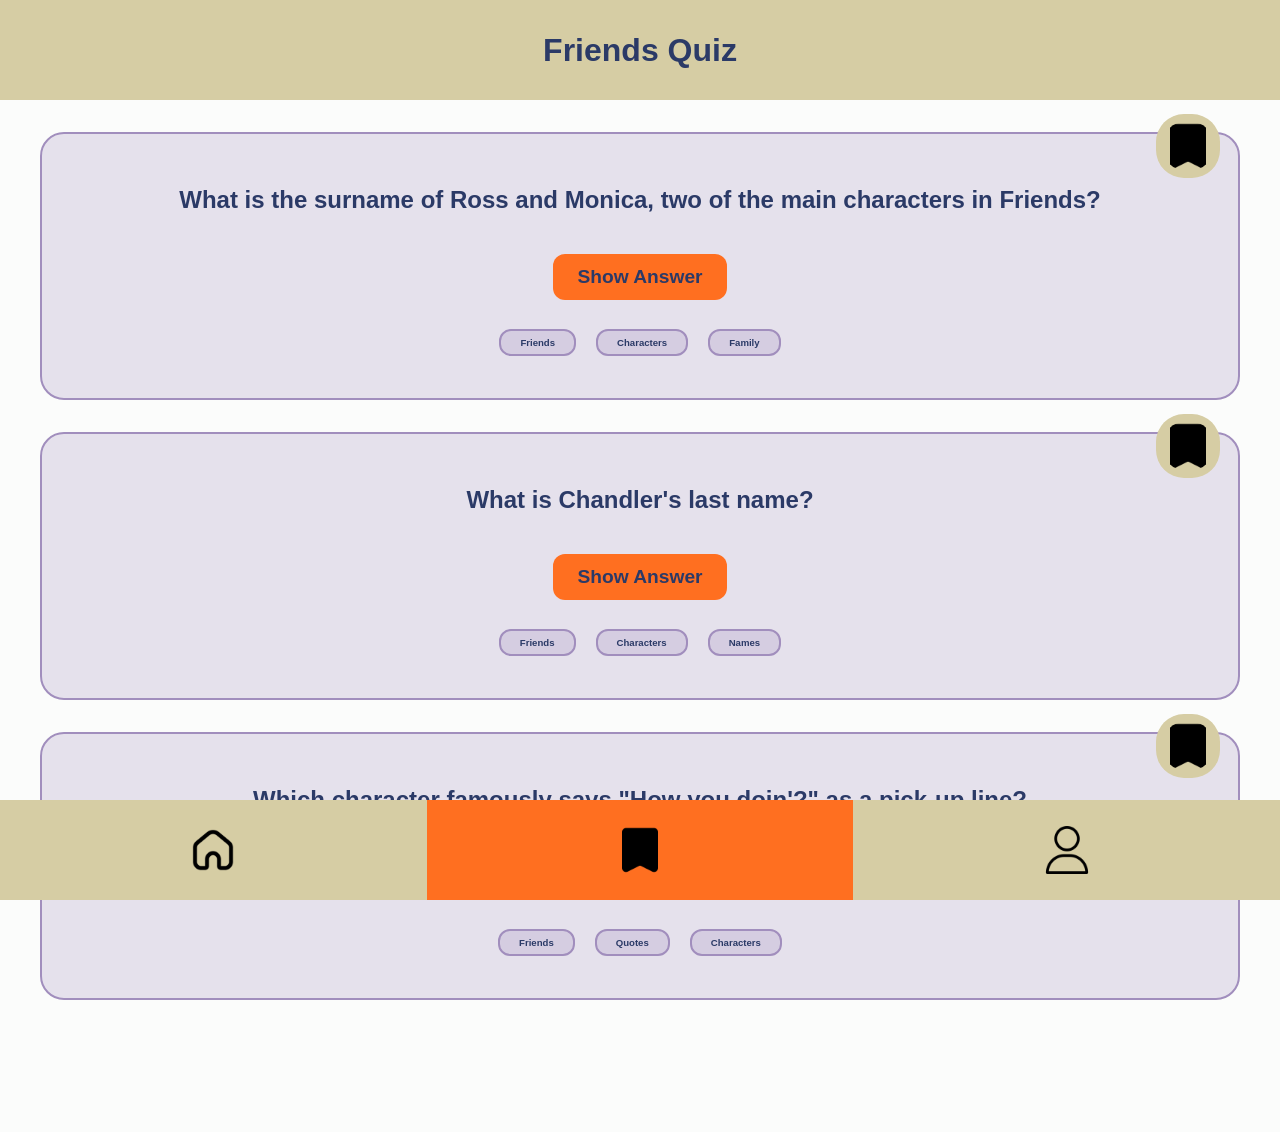
==== bookmarks.html @ ef335d9f "update feature" ====
<!doctype html>
<html lang="en">
  <head>
    <meta charset="UTF-8" />
    <meta
      name="viewport"
      content="width=device-width, initial-scale=1, shrink-to-fit=no"
    />
    <link rel="stylesheet" href="./styles.css" />
    <title>Friends Quiz</title>
    <style>
      .card {
        display: none;
      }
      .card:has(img[src$="bookmark-active.png"]) {
        display: block;
      }
    </style>
  </head>

  <body>
    <header class="title">
      <h1>Friends Quiz</h1>
    </header>

    <main class="main-content">
      <section class="card">
        <article class="quiz-card">
          <img
            class="quiz-card--bookmark"
            src="./assets/bookmark.png"
            alt="bookmark"
          />
          <h2>
            What is the name of the coffee shop where the Friends gang
            frequently hangs out?
          </h2>
          <details class="quiz-card--details">
            <p>Central Perk</p>
            <summary class="quiz-card--button"></summary>
          </details>
          <ul class="quiz-card--list">
            <li class="quiz-card––tags">Friends</li>
            <li class="quiz-card––tags">TV Series</li>
            <li class="quiz-card––tags">Locations</li>
          </ul>
        </article>
      </section>

      <section class="card">
        <article class="quiz-card">
          <img
            class="quiz-card--bookmark"
            src="./assets/bookmark-active.png"
            alt="bookmark"
          />
          <h2>
            What is the surname of Ross and Monica, two of the main characters
            in Friends?
          </h2>
          <details class="quiz-card--details">
            <p>Geller</p>
            <summary class="quiz-card--button"></summary>
          </details>
          <ul class="quiz-card--list">
            <li class="quiz-card––tags">Friends</li>
            <li class="quiz-card––tags">Characters</li>
            <li class="quiz-card––tags">Family</li>
          </ul>
        </article>
      </section>

      <section class="card">
        <article class="quiz-card">
          <img
            class="quiz-card--bookmark"
            src="./assets/bookmark.png"
            alt="bookmark"
          />
          <h2>
            Which character famously yelled "We were on a break!" during a
            relationship dispute?
          </h2>
          <details class="quiz-card--details">
            <p>Ross Geller</p>
            <summary class="quiz-card--button"></summary>
          </details>
          <ul class="quiz-card--list">
            <li class="quiz-card––tags">Friends</li>
            <li class="quiz-card––tags">Quotes</li>
            <li class="quiz-card––tags">Characters</li>
          </ul>
        </article>
      </section>

      <section class="card">
        <article class="quiz-card">
          <img
            class="quiz-card--bookmark"
            src="./assets/bookmark.png"
            alt="bookmark"
          />
          <h2>
            What is the name of Phoebe's quirky, often nonsensical song about a
            smelly cat?
          </h2>
          <details class="quiz-card--details">
            <p>"Smelly Cat"</p>
            <summary class="quiz-card--button"></summary>
          </details>
          <ul class="quiz-card--list">
            <li class="quiz-card––tags">Friends</li>
            <li class="quiz-card––tags">Songs</li>
            <li class="quiz-card––tags">Phoebe</li>
          </ul>
        </article>
      </section>

      <section class="card">
        <article class="quiz-card">
          <img
            class="quiz-card--bookmark"
            src="./assets/bookmark.png"
            alt="bookmark"
          />
          <h2>What does Joey never share?</h2>
          <details class="quiz-card--details">
            <p>Food</p>
            <summary class="quiz-card--button"></summary>
          </details>
          <ul class="quiz-card--list">
            <li class="quiz-card––tags">Friends</li>
            <li class="quiz-card––tags">Characters</li>
            <li class="quiz-card––tags">Humor</li>
          </ul>
        </article>
      </section>

      <section class="card">
        <article class="quiz-card">
          <img
            class="quiz-card--bookmark"
            src="./assets/bookmark-active.png"
            alt="bookmark"
          />
          <h2>What is Chandler's last name?</h2>
          <details class="quiz-card--details">
            <p>Bing</p>
            <summary class="quiz-card--button"></summary>
          </details>
          <ul class="quiz-card--list">
            <li class="quiz-card––tags">Friends</li>
            <li class="quiz-card––tags">Characters</li>
            <li class="quiz-card––tags">Names</li>
          </ul>
        </article>
      </section>

      <section class="card">
        <article class="quiz-card">
          <img
            class="quiz-card--bookmark"
            src="./assets/bookmark.png"
            alt="bookmark"
          />
          <h2>Which character is a paleontologist by profession?</h2>
          <details class="quiz-card--details">
            <p>Ross Geller</p>
            <summary class="quiz-card--button"></summary>
          </details>
          <ul class="quiz-card--list">
            <li class="quiz-card––tags">Friends</li>
            <li class="quiz-card––tags">Characters</li>
            <li class="quiz-card––tags">Professions</li>
          </ul>
        </article>
      </section>

      <section class="card">
        <article class="quiz-card">
          <img
            class="quiz-card--bookmark"
            src="./assets/bookmark.png"
            alt="bookmark"
          />
          <h2>What is the name of Rachel's daughter?</h2>
          <details class="quiz-card--details">
            <p>Emma</p>
            <summary class="quiz-card--button"></summary>
          </details>
          <ul class="quiz-card--list">
            <li class="quiz-card––tags">Friends</li>
            <li class="quiz-card––tags">Characters</li>
            <li class="quiz-card––tags">Family</li>
          </ul>
        </article>
      </section>

      <section class="card">
        <article class="quiz-card">
          <img
            class="quiz-card--bookmark"
            src="./assets/bookmark-active.png"
            alt="bookmark"
          />
          <h2>
            Which character famously says "How you doin'?" as a pick-up line?
          </h2>
          <details class="quiz-card--details">
            <p>Joey Tribbiani</p>
            <summary class="quiz-card--button"></summary>
          </details>
          <ul class="quiz-card--list">
            <li class="quiz-card––tags">Friends</li>
            <li class="quiz-card––tags">Quotes</li>
            <li class="quiz-card––tags">Characters</li>
          </ul>
        </article>
      </section>

      <section class="card">
        <article class="quiz-card">
          <img
            class="quiz-card--bookmark"
            src="./assets/bookmark.png"
            alt="bookmark"
          />
          <h2>What is the profession of Chandler's wife, Monica?</h2>
          <details class="quiz-card--details">
            <p>Chef</p>
            <summary class="quiz-card--button"></summary>
          </details>
          <ul class="quiz-card--list">
            <li class="quiz-card––tags">Friends</li>
            <li class="quiz-card––tags">Characters</li>
            <li class="quiz-card––tags">Professions</li>
          </ul>
        </article>
      </section>
    </main>

    <footer class="footer-navbar">
      <a href="./index.html" class="footer-navbar__btn-home">
        <img
          class="footer-navbar__btn--icon"
          src="./assets/home.png"
          alt="Home Page"
        />
      </a>
      <a href="./bookmarks.html" class="footer-navbar__btn-bookmark active">
        <img
          class="footer-navbar__btn--icon"
          src="./assets/bookmark-active.png"
          alt="Bookmark Page"
        />
      </a>
      <a href="./profile.html" class="footer-navbar__btn-profil">
        <img
          class="footer-navbar__btn--icon"
          src="./assets/user.png"
          alt="Profil Page"
        />
      </a>
    </footer>
  </body>
</html>
---- styles.css ----
@import "global.css";
@import "./components/button.css";
@import "./components/card.css";
@import "./components/header.css";
@import "./components/navigation.css";
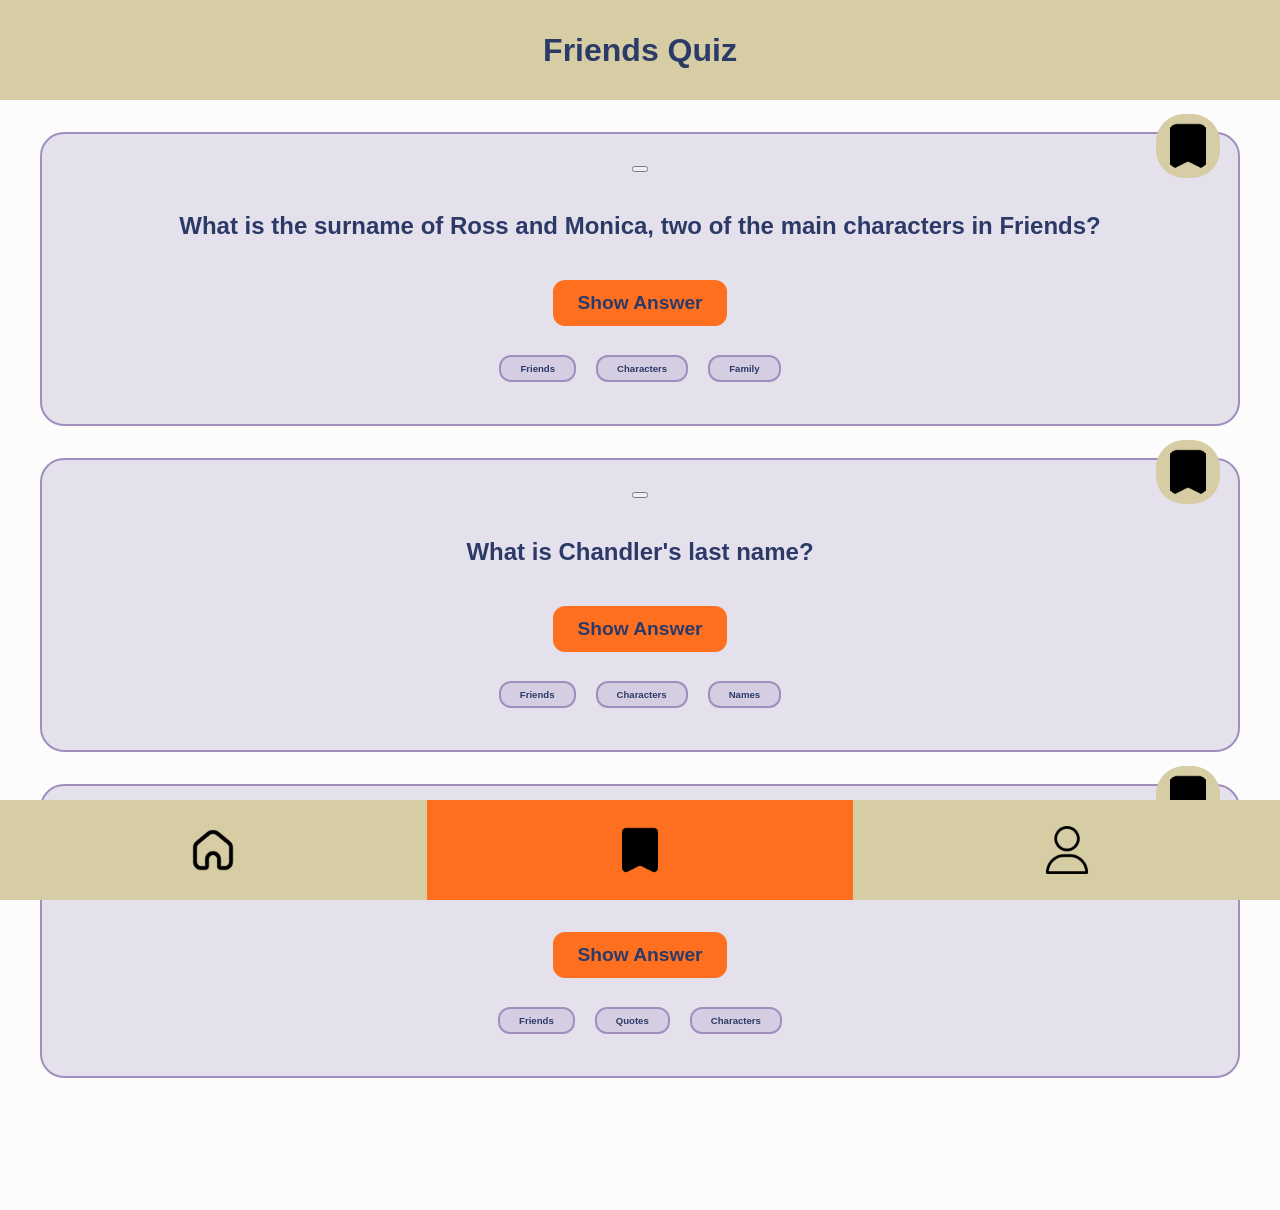
==== commit 00e76fa6: "update features" ====
--- a/bookmarks.html
+++ b/bookmarks.html
@@ -26,214 +26,294 @@
     <main class="main-content">
       <section class="card">
         <article class="quiz-card">
-          <img
-            class="quiz-card--bookmark"
-            src="./assets/bookmark.png"
-            alt="bookmark"
-          />
+          <button
+            class="quiz-card--bookmark-btn"
+            aria-label="Bookmark this question"
+          >
+            <img
+              class="quiz-card--bookmark"
+              src="./assets/bookmark.png"
+              alt=""
+            />
+          </button>
           <h2>
             What is the name of the coffee shop where the Friends gang
             frequently hangs out?
           </h2>
           <details class="quiz-card--details">
             <p>Central Perk</p>
-            <summary class="quiz-card--button"></summary>
-          </details>
-          <ul class="quiz-card--list">
-            <li class="quiz-card––tags">Friends</li>
-            <li class="quiz-card––tags">TV Series</li>
-            <li class="quiz-card––tags">Locations</li>
-          </ul>
-        </article>
-      </section>
-
-      <section class="card">
-        <article class="quiz-card">
-          <img
-            class="quiz-card--bookmark"
-            src="./assets/bookmark-active.png"
-            alt="bookmark"
-          />
+            <summary class="quiz-card--button">
+              <span class="show-label">Show Answer</span>
+              <span class="hide-label">Hide Answer</span>
+            </summary>
+          </details>
+          <ul class="quiz-card--list">
+            <li class="quiz-card–tags">Friends</li>
+            <li class="quiz-card–tags">TV Series</li>
+            <li class="quiz-card–tags">Locations</li>
+          </ul>
+        </article>
+      </section>
+
+      <section class="card">
+        <article class="quiz-card">
+          <button
+            class="quiz-card--bookmark-btn"
+            aria-label="Bookmark this question"
+          >
+            <img
+              class="quiz-card--bookmark"
+              src="./assets/bookmark-active.png"
+              alt=""
+            />
+          </button>
           <h2>
             What is the surname of Ross and Monica, two of the main characters
             in Friends?
           </h2>
           <details class="quiz-card--details">
             <p>Geller</p>
-            <summary class="quiz-card--button"></summary>
-          </details>
-          <ul class="quiz-card--list">
-            <li class="quiz-card––tags">Friends</li>
-            <li class="quiz-card––tags">Characters</li>
-            <li class="quiz-card––tags">Family</li>
-          </ul>
-        </article>
-      </section>
-
-      <section class="card">
-        <article class="quiz-card">
-          <img
-            class="quiz-card--bookmark"
-            src="./assets/bookmark.png"
-            alt="bookmark"
-          />
+            <summary class="quiz-card--button">
+              <span class="show-label">Show Answer</span>
+              <span class="hide-label">Hide Answer</span>
+            </summary>
+          </details>
+          <ul class="quiz-card--list">
+            <li class="quiz-card–tags">Friends</li>
+            <li class="quiz-card–tags">Characters</li>
+            <li class="quiz-card–tags">Family</li>
+          </ul>
+        </article>
+      </section>
+
+      <section class="card">
+        <article class="quiz-card">
+          <button
+            class="quiz-card--bookmark-btn"
+            aria-label="Bookmark this question"
+          >
+            <img
+              class="quiz-card--bookmark"
+              src="./assets/bookmark.png"
+              alt=""
+            />
+          </button>
           <h2>
             Which character famously yelled "We were on a break!" during a
             relationship dispute?
           </h2>
           <details class="quiz-card--details">
             <p>Ross Geller</p>
-            <summary class="quiz-card--button"></summary>
-          </details>
-          <ul class="quiz-card--list">
-            <li class="quiz-card––tags">Friends</li>
-            <li class="quiz-card––tags">Quotes</li>
-            <li class="quiz-card––tags">Characters</li>
-          </ul>
-        </article>
-      </section>
-
-      <section class="card">
-        <article class="quiz-card">
-          <img
-            class="quiz-card--bookmark"
-            src="./assets/bookmark.png"
-            alt="bookmark"
-          />
+            <summary class="quiz-card--button">
+              <span class="show-label">Show Answer</span>
+              <span class="hide-label">Hide Answer</span>
+            </summary>
+          </details>
+          <ul class="quiz-card--list">
+            <li class="quiz-card–tags">Friends</li>
+            <li class="quiz-card–tags">Quotes</li>
+            <li class="quiz-card–tags">Characters</li>
+          </ul>
+        </article>
+      </section>
+
+      <section class="card">
+        <article class="quiz-card">
+          <button
+            class="quiz-card--bookmark-btn"
+            aria-label="Bookmark this question"
+          >
+            <img
+              class="quiz-card--bookmark"
+              src="./assets/bookmark.png"
+              alt=""
+            />
+          </button>
           <h2>
             What is the name of Phoebe's quirky, often nonsensical song about a
             smelly cat?
           </h2>
           <details class="quiz-card--details">
             <p>"Smelly Cat"</p>
-            <summary class="quiz-card--button"></summary>
-          </details>
-          <ul class="quiz-card--list">
-            <li class="quiz-card––tags">Friends</li>
-            <li class="quiz-card––tags">Songs</li>
-            <li class="quiz-card––tags">Phoebe</li>
-          </ul>
-        </article>
-      </section>
-
-      <section class="card">
-        <article class="quiz-card">
-          <img
-            class="quiz-card--bookmark"
-            src="./assets/bookmark.png"
-            alt="bookmark"
-          />
+            <summary class="quiz-card--button">
+              <span class="show-label">Show Answer</span>
+              <span class="hide-label">Hide Answer</span>
+            </summary>
+          </details>
+          <ul class="quiz-card--list">
+            <li class="quiz-card–tags">Friends</li>
+            <li class="quiz-card–tags">Songs</li>
+            <li class="quiz-card–tags">Phoebe</li>
+          </ul>
+        </article>
+      </section>
+
+      <section class="card">
+        <article class="quiz-card">
+          <button
+            class="quiz-card--bookmark-btn"
+            aria-label="Bookmark this question"
+          >
+            <img
+              class="quiz-card--bookmark"
+              src="./assets/bookmark.png"
+              alt=""
+            />
+          </button>
           <h2>What does Joey never share?</h2>
           <details class="quiz-card--details">
             <p>Food</p>
-            <summary class="quiz-card--button"></summary>
-          </details>
-          <ul class="quiz-card--list">
-            <li class="quiz-card––tags">Friends</li>
-            <li class="quiz-card––tags">Characters</li>
-            <li class="quiz-card––tags">Humor</li>
-          </ul>
-        </article>
-      </section>
-
-      <section class="card">
-        <article class="quiz-card">
-          <img
-            class="quiz-card--bookmark"
-            src="./assets/bookmark-active.png"
-            alt="bookmark"
-          />
+            <summary class="quiz-card--button">
+              <span class="show-label">Show Answer</span>
+              <span class="hide-label">Hide Answer</span>
+            </summary>
+          </details>
+          <ul class="quiz-card--list">
+            <li class="quiz-card–tags">Friends</li>
+            <li class="quiz-card–tags">Characters</li>
+            <li class="quiz-card–tags">Humor</li>
+          </ul>
+        </article>
+      </section>
+
+      <section class="card">
+        <article class="quiz-card">
+          <button
+            class="quiz-card--bookmark-btn"
+            aria-label="Bookmark this question"
+          >
+            <img
+              class="quiz-card--bookmark"
+              src="./assets/bookmark-active.png"
+              alt=""
+            />
+          </button>
           <h2>What is Chandler's last name?</h2>
           <details class="quiz-card--details">
             <p>Bing</p>
-            <summary class="quiz-card--button"></summary>
-          </details>
-          <ul class="quiz-card--list">
-            <li class="quiz-card––tags">Friends</li>
-            <li class="quiz-card––tags">Characters</li>
-            <li class="quiz-card––tags">Names</li>
-          </ul>
-        </article>
-      </section>
-
-      <section class="card">
-        <article class="quiz-card">
-          <img
-            class="quiz-card--bookmark"
-            src="./assets/bookmark.png"
-            alt="bookmark"
-          />
+            <summary class="quiz-card--button">
+              <span class="show-label">Show Answer</span>
+              <span class="hide-label">Hide Answer</span>
+            </summary>
+          </details>
+          <ul class="quiz-card--list">
+            <li class="quiz-card–tags">Friends</li>
+            <li class="quiz-card–tags">Characters</li>
+            <li class="quiz-card–tags">Names</li>
+          </ul>
+        </article>
+      </section>
+
+      <section class="card">
+        <article class="quiz-card">
+          <button
+            class="quiz-card--bookmark-btn"
+            aria-label="Bookmark this question"
+          >
+            <img
+              class="quiz-card--bookmark"
+              src="./assets/bookmark.png"
+              alt=""
+            />
+          </button>
           <h2>Which character is a paleontologist by profession?</h2>
           <details class="quiz-card--details">
             <p>Ross Geller</p>
-            <summary class="quiz-card--button"></summary>
-          </details>
-          <ul class="quiz-card--list">
-            <li class="quiz-card––tags">Friends</li>
-            <li class="quiz-card––tags">Characters</li>
-            <li class="quiz-card––tags">Professions</li>
-          </ul>
-        </article>
-      </section>
-
-      <section class="card">
-        <article class="quiz-card">
-          <img
-            class="quiz-card--bookmark"
-            src="./assets/bookmark.png"
-            alt="bookmark"
-          />
+            <summary class="quiz-card--button">
+              <span class="show-label">Show Answer</span>
+              <span class="hide-label">Hide Answer</span>
+            </summary>
+          </details>
+          <ul class="quiz-card--list">
+            <li class="quiz-card–tags">Friends</li>
+            <li class="quiz-card–tags">Characters</li>
+            <li class="quiz-card–tags">Professions</li>
+          </ul>
+        </article>
+      </section>
+
+      <section class="card">
+        <article class="quiz-card">
+          <button
+            class="quiz-card--bookmark-btn"
+            aria-label="Bookmark this question"
+          >
+            <img
+              class="quiz-card--bookmark"
+              src="./assets/bookmark.png"
+              alt=""
+            />
+          </button>
           <h2>What is the name of Rachel's daughter?</h2>
           <details class="quiz-card--details">
             <p>Emma</p>
-            <summary class="quiz-card--button"></summary>
-          </details>
-          <ul class="quiz-card--list">
-            <li class="quiz-card––tags">Friends</li>
-            <li class="quiz-card––tags">Characters</li>
-            <li class="quiz-card––tags">Family</li>
-          </ul>
-        </article>
-      </section>
-
-      <section class="card">
-        <article class="quiz-card">
-          <img
-            class="quiz-card--bookmark"
-            src="./assets/bookmark-active.png"
-            alt="bookmark"
-          />
+            <summary class="quiz-card--button">
+              <span class="show-label">Show Answer</span>
+              <span class="hide-label">Hide Answer</span>
+            </summary>
+          </details>
+          <ul class="quiz-card--list">
+            <li class="quiz-card–tags">Friends</li>
+            <li class="quiz-card–tags">Characters</li>
+            <li class="quiz-card–tags">Family</li>
+          </ul>
+        </article>
+      </section>
+
+      <section class="card">
+        <article class="quiz-card">
+          <button
+            class="quiz-card--bookmark-btn"
+            aria-label="Bookmark this question"
+          >
+            <img
+              class="quiz-card--bookmark"
+              src="./assets/bookmark-active.png"
+              alt=""
+            />
+          </button>
           <h2>
             Which character famously says "How you doin'?" as a pick-up line?
           </h2>
           <details class="quiz-card--details">
             <p>Joey Tribbiani</p>
-            <summary class="quiz-card--button"></summary>
-          </details>
-          <ul class="quiz-card--list">
-            <li class="quiz-card––tags">Friends</li>
-            <li class="quiz-card––tags">Quotes</li>
-            <li class="quiz-card––tags">Characters</li>
-          </ul>
-        </article>
-      </section>
-
-      <section class="card">
-        <article class="quiz-card">
-          <img
-            class="quiz-card--bookmark"
-            src="./assets/bookmark.png"
-            alt="bookmark"
-          />
+            <summary class="quiz-card--button">
+              <span class="show-label">Show Answer</span>
+              <span class="hide-label">Hide Answer</span>
+            </summary>
+          </details>
+          <ul class="quiz-card--list">
+            <li class="quiz-card–tags">Friends</li>
+            <li class="quiz-card–tags">Quotes</li>
+            <li class="quiz-card–tags">Characters</li>
+          </ul>
+        </article>
+      </section>
+
+      <section class="card">
+        <article class="quiz-card">
+          <button
+            class="quiz-card--bookmark-btn"
+            aria-label="Bookmark this question"
+          >
+            <img
+              class="quiz-card--bookmark"
+              src="./assets/bookmark.png"
+              alt=""
+            />
+          </button>
           <h2>What is the profession of Chandler's wife, Monica?</h2>
           <details class="quiz-card--details">
             <p>Chef</p>
-            <summary class="quiz-card--button"></summary>
-          </details>
-          <ul class="quiz-card--list">
-            <li class="quiz-card––tags">Friends</li>
-            <li class="quiz-card––tags">Characters</li>
-            <li class="quiz-card––tags">Professions</li>
+            <summary class="quiz-card--button">
+              <span class="show-label">Show Answer</span>
+              <span class="hide-label">Hide Answer</span>
+            </summary>
+          </details>
+          <ul class="quiz-card--list">
+            <li class="quiz-card–tags">Friends</li>
+            <li class="quiz-card–tags">Characters</li>
+            <li class="quiz-card–tags">Professions</li>
           </ul>
         </article>
       </section>
@@ -247,7 +327,11 @@
           alt="Home Page"
         />
       </a>
-      <a href="./bookmarks.html" class="footer-navbar__btn-bookmark active">
+      <a
+        href="./bookmarks.html"
+        class="footer-navbar__btn-bookmark active"
+        aria-current="page"
+      >
         <img
           class="footer-navbar__btn--icon"
           src="./assets/bookmark-active.png"
--- a/styles.css
+++ b/styles.css
@@ -3,3 +3,4 @@
 @import "./components/card.css";
 @import "./components/header.css";
 @import "./components/navigation.css";
+@import "./components/profile.css";
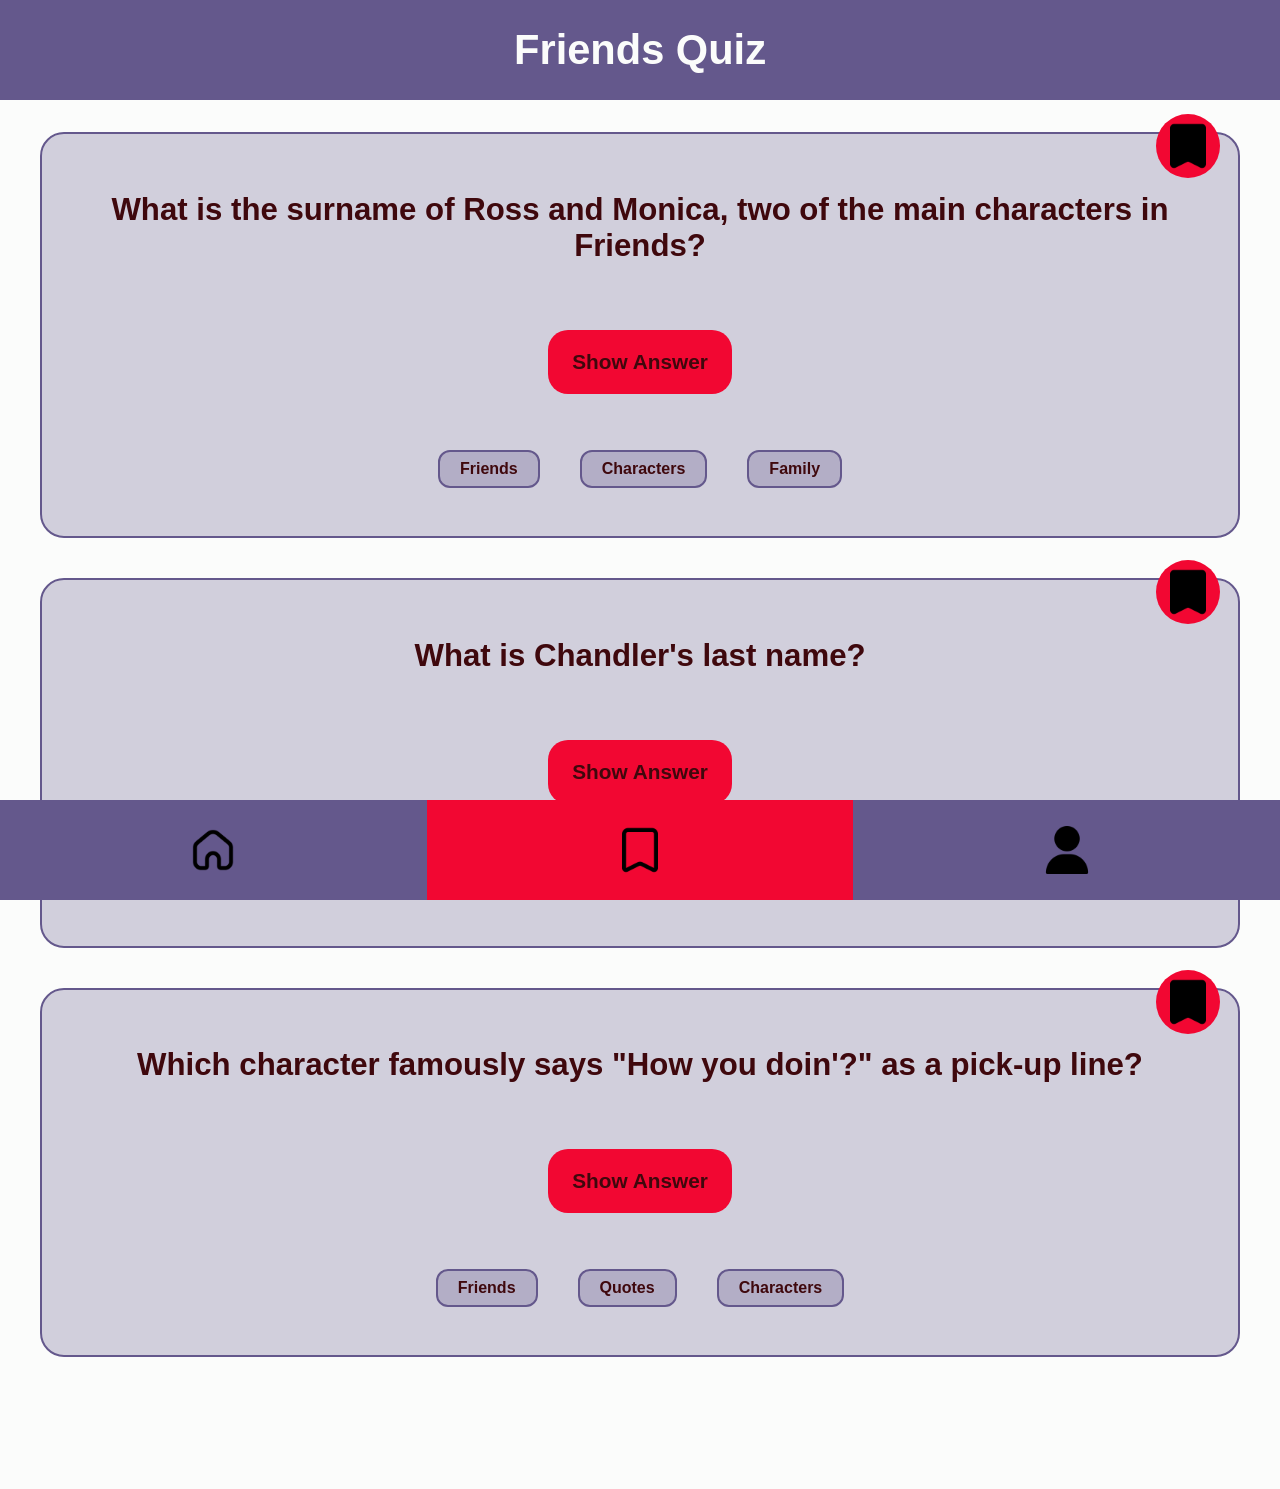
==== commit f88ecacd: "polish feature and a11y" ====
--- a/bookmarks.html
+++ b/bookmarks.html
@@ -319,32 +319,34 @@
       </section>
     </main>
 
-    <footer class="footer-navbar">
-      <a href="./index.html" class="footer-navbar__btn-home">
-        <img
-          class="footer-navbar__btn--icon"
-          src="./assets/home.png"
-          alt="Home Page"
-        />
-      </a>
-      <a
-        href="./bookmarks.html"
-        class="footer-navbar__btn-bookmark active"
-        aria-current="page"
-      >
-        <img
-          class="footer-navbar__btn--icon"
-          src="./assets/bookmark-active.png"
-          alt="Bookmark Page"
-        />
-      </a>
-      <a href="./profile.html" class="footer-navbar__btn-profil">
-        <img
-          class="footer-navbar__btn--icon"
-          src="./assets/user.png"
-          alt="Profil Page"
-        />
-      </a>
+    <footer>
+      <nav class="footer-navbar" aria-label="main-navigation">
+        <a href="./index.html" class="footer-navbar__btn-home">
+          <img
+            class="footer-navbar__btn--icon"
+            src="./assets/home.png"
+            alt="Home Page"
+          />
+        </a>
+        <a href="./bookmarks.html" class="footer-navbar__btn-bookmark active">
+          <img
+            class="footer-navbar__btn--icon"
+            src="./assets/bookmark.png"
+            alt="Bookmark Page"
+          />
+        </a>
+        <a
+          href="./profile.html"
+          class="footer-navbar__btn-profil"
+          aria-current="page"
+        >
+          <img
+            class="footer-navbar__btn--icon"
+            src="./assets/user-active.png"
+            alt="Profil Page"
+          />
+        </a>
+      </nav>
     </footer>
   </body>
 </html>
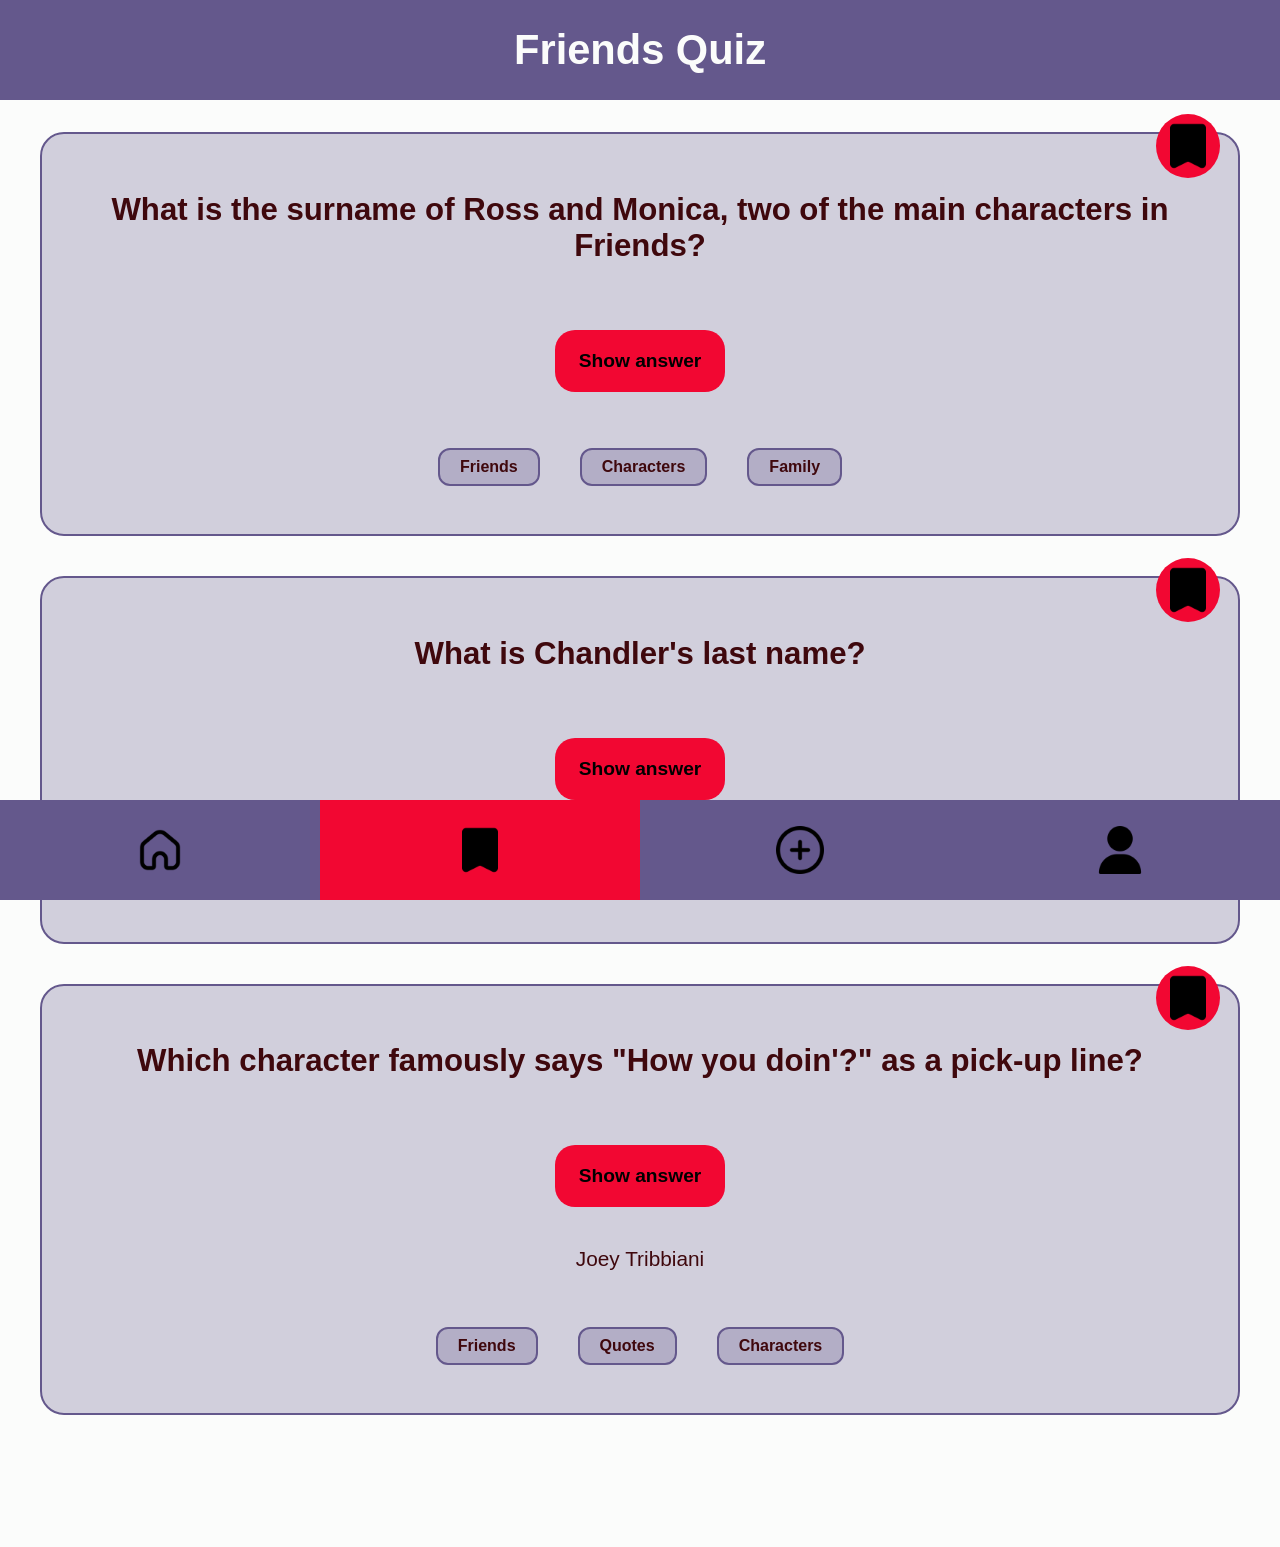
==== commit 10188ee8: "add form-page" ====
--- a/bookmarks.html
+++ b/bookmarks.html
@@ -25,162 +25,177 @@
 
     <main class="main-content">
       <section class="card">
-        <article class="quiz-card">
-          <button
-            class="quiz-card--bookmark-btn"
-            aria-label="Bookmark this question"
-          >
-            <img
-              class="quiz-card--bookmark"
-              src="./assets/bookmark.png"
-              alt=""
-            />
-          </button>
+        <!--
+                1 CARD
+              -->
+
+        <article class="quiz-card">
           <h2>
             What is the name of the coffee shop where the Friends gang
             frequently hangs out?
           </h2>
-          <details class="quiz-card--details">
-            <p>Central Perk</p>
-            <summary class="quiz-card--button">
-              <span class="show-label">Show Answer</span>
-              <span class="hide-label">Hide Answer</span>
-            </summary>
-          </details>
+          <button class="quiz-card--button" type="button">Show answer</button>
+          <p class="quiz-card__answer quiz-card__answer--active">
+            Central Perk
+          </p>
           <ul class="quiz-card--list">
             <li class="quiz-card–tags">Friends</li>
             <li class="quiz-card–tags">TV Series</li>
             <li class="quiz-card–tags">Locations</li>
           </ul>
-        </article>
-      </section>
-
-      <section class="card">
-        <article class="quiz-card">
-          <button
-            class="quiz-card--bookmark-btn"
-            aria-label="Bookmark this question"
-          >
-            <img
-              class="quiz-card--bookmark"
-              src="./assets/bookmark-active.png"
-              alt=""
-            />
-          </button>
+          <button
+            class="quiz-card--bookmark-btn"
+            aria-label="Bookmark this question"
+            type="button"
+          >
+            <img
+              class="quiz-card--bookmark"
+              src="./assets/bookmark.png"
+              alt=""
+            />
+          </button>
+        </article>
+      </section>
+
+      <!--
+                2 CARD
+              -->
+
+      <section class="card">
+        <article class="quiz-card">
           <h2>
             What is the surname of Ross and Monica, two of the main characters
             in Friends?
           </h2>
-          <details class="quiz-card--details">
-            <p>Geller</p>
-            <summary class="quiz-card--button">
-              <span class="show-label">Show Answer</span>
-              <span class="hide-label">Hide Answer</span>
-            </summary>
-          </details>
+          <button class="quiz-card--button" type="button">Show answer</button>
+          <p class="quiz-card__answer">Geller</p>
           <ul class="quiz-card--list">
             <li class="quiz-card–tags">Friends</li>
             <li class="quiz-card–tags">Characters</li>
             <li class="quiz-card–tags">Family</li>
           </ul>
-        </article>
-      </section>
-
-      <section class="card">
-        <article class="quiz-card">
-          <button
-            class="quiz-card--bookmark-btn"
-            aria-label="Bookmark this question"
-          >
-            <img
-              class="quiz-card--bookmark"
-              src="./assets/bookmark.png"
-              alt=""
-            />
-          </button>
+          <button
+            class="quiz-card--bookmark-btn"
+            aria-label="Bookmark this question"
+            type="button"
+          >
+            <img
+              class="quiz-card--bookmark"
+              src="./assets/bookmark-active.png"
+              alt=""
+            />
+          </button>
+        </article>
+      </section>
+
+      <!--
+                3 CARD
+              -->
+
+      <section class="card">
+        <article class="quiz-card">
           <h2>
             Which character famously yelled "We were on a break!" during a
             relationship dispute?
           </h2>
-          <details class="quiz-card--details">
-            <p>Ross Geller</p>
-            <summary class="quiz-card--button">
-              <span class="show-label">Show Answer</span>
-              <span class="hide-label">Hide Answer</span>
-            </summary>
-          </details>
+          <button class="quiz-card--button" type="button">Show answer</button>
+          <p class="quiz-card__answer quiz-card__answer--active">Ross Geller</p>
           <ul class="quiz-card--list">
             <li class="quiz-card–tags">Friends</li>
             <li class="quiz-card–tags">Quotes</li>
             <li class="quiz-card–tags">Characters</li>
           </ul>
-        </article>
-      </section>
-
-      <section class="card">
-        <article class="quiz-card">
-          <button
-            class="quiz-card--bookmark-btn"
-            aria-label="Bookmark this question"
-          >
-            <img
-              class="quiz-card--bookmark"
-              src="./assets/bookmark.png"
-              alt=""
-            />
-          </button>
+          <button
+            class="quiz-card--bookmark-btn"
+            aria-label="Bookmark this question"
+            type="button"
+          >
+            <img
+              class="quiz-card--bookmark"
+              src="./assets/bookmark.png"
+              alt=""
+            />
+          </button>
+        </article>
+      </section>
+
+      <!--
+                4 CARD
+              -->
+
+      <section class="card">
+        <article class="quiz-card">
           <h2>
             What is the name of Phoebe's quirky, often nonsensical song about a
             smelly cat?
           </h2>
-          <details class="quiz-card--details">
-            <p>"Smelly Cat"</p>
-            <summary class="quiz-card--button">
-              <span class="show-label">Show Answer</span>
-              <span class="hide-label">Hide Answer</span>
-            </summary>
-          </details>
+          <button class="quiz-card--button" type="button">Show answer</button>
+          <p class="quiz-card__answer">"Smelly Cat"</p>
           <ul class="quiz-card--list">
             <li class="quiz-card–tags">Friends</li>
             <li class="quiz-card–tags">Songs</li>
             <li class="quiz-card–tags">Phoebe</li>
           </ul>
-        </article>
-      </section>
-
-      <section class="card">
-        <article class="quiz-card">
-          <button
-            class="quiz-card--bookmark-btn"
-            aria-label="Bookmark this question"
-          >
-            <img
-              class="quiz-card--bookmark"
-              src="./assets/bookmark.png"
-              alt=""
-            />
-          </button>
+          <button
+            class="quiz-card--bookmark-btn"
+            aria-label="Bookmark this question"
+            type="button"
+          >
+            <img
+              class="quiz-card--bookmark"
+              src="./assets/bookmark.png"
+              alt=""
+            />
+          </button>
+        </article>
+      </section>
+
+      <!--
+                5 CARD
+              -->
+
+      <section class="card">
+        <article class="quiz-card">
           <h2>What does Joey never share?</h2>
-          <details class="quiz-card--details">
-            <p>Food</p>
-            <summary class="quiz-card--button">
-              <span class="show-label">Show Answer</span>
-              <span class="hide-label">Hide Answer</span>
-            </summary>
-          </details>
+          <button class="quiz-card--button" type="button">Show answer</button>
+          <p class="quiz-card__answer quiz-card__answer--active">Food</p>
           <ul class="quiz-card--list">
             <li class="quiz-card–tags">Friends</li>
             <li class="quiz-card–tags">Characters</li>
             <li class="quiz-card–tags">Humor</li>
           </ul>
-        </article>
-      </section>
-
-      <section class="card">
-        <article class="quiz-card">
-          <button
-            class="quiz-card--bookmark-btn"
-            aria-label="Bookmark this question"
+          <button
+            class="quiz-card--bookmark-btn"
+            aria-label="Bookmark this question"
+            type="button"
+          >
+            <img
+              class="quiz-card--bookmark"
+              src="./assets/bookmark.png"
+              alt=""
+            />
+          </button>
+        </article>
+      </section>
+
+      <!--
+                6 CARD
+              -->
+
+      <section class="card">
+        <article class="quiz-card">
+          <h2>What is Chandler's last name?</h2>
+          <button class="quiz-card--button" type="button">Show answer</button>
+          <p class="quiz-card__answer">Bing</p>
+          <ul class="quiz-card--list">
+            <li class="quiz-card–tags">Friends</li>
+            <li class="quiz-card–tags">Characters</li>
+            <li class="quiz-card–tags">Names</li>
+          </ul>
+          <button
+            class="quiz-card--bookmark-btn"
+            aria-label="Bookmark this question"
+            type="button"
           >
             <img
               class="quiz-card--bookmark"
@@ -188,83 +203,87 @@
               alt=""
             />
           </button>
-          <h2>What is Chandler's last name?</h2>
-          <details class="quiz-card--details">
-            <p>Bing</p>
-            <summary class="quiz-card--button">
-              <span class="show-label">Show Answer</span>
-              <span class="hide-label">Hide Answer</span>
-            </summary>
-          </details>
-          <ul class="quiz-card--list">
-            <li class="quiz-card–tags">Friends</li>
-            <li class="quiz-card–tags">Characters</li>
-            <li class="quiz-card–tags">Names</li>
-          </ul>
-        </article>
-      </section>
-
-      <section class="card">
-        <article class="quiz-card">
-          <button
-            class="quiz-card--bookmark-btn"
-            aria-label="Bookmark this question"
-          >
-            <img
-              class="quiz-card--bookmark"
-              src="./assets/bookmark.png"
-              alt=""
-            />
-          </button>
+        </article>
+      </section>
+
+      <!--
+                7 CARD
+              -->
+
+      <section class="card">
+        <article class="quiz-card">
           <h2>Which character is a paleontologist by profession?</h2>
-          <details class="quiz-card--details">
-            <p>Ross Geller</p>
-            <summary class="quiz-card--button">
-              <span class="show-label">Show Answer</span>
-              <span class="hide-label">Hide Answer</span>
-            </summary>
-          </details>
+          <button class="quiz-card--button" type="button">Show answer</button>
+          <p class="quiz-card__answer quiz-card__answer--active">Ross Geller</p>
           <ul class="quiz-card--list">
             <li class="quiz-card–tags">Friends</li>
             <li class="quiz-card–tags">Characters</li>
             <li class="quiz-card–tags">Professions</li>
           </ul>
-        </article>
-      </section>
-
-      <section class="card">
-        <article class="quiz-card">
-          <button
-            class="quiz-card--bookmark-btn"
-            aria-label="Bookmark this question"
-          >
-            <img
-              class="quiz-card--bookmark"
-              src="./assets/bookmark.png"
-              alt=""
-            />
-          </button>
+          <button
+            class="quiz-card--bookmark-btn"
+            aria-label="Bookmark this question"
+            type="button"
+          >
+            <img
+              class="quiz-card--bookmark"
+              src="./assets/bookmark.png"
+              alt=""
+            />
+          </button>
+        </article>
+      </section>
+
+      <!--
+                8 CARD
+              -->
+
+      <section class="card">
+        <article class="quiz-card">
           <h2>What is the name of Rachel's daughter?</h2>
-          <details class="quiz-card--details">
-            <p>Emma</p>
-            <summary class="quiz-card--button">
-              <span class="show-label">Show Answer</span>
-              <span class="hide-label">Hide Answer</span>
-            </summary>
-          </details>
+          <button class="quiz-card--button" type="button">Show answer</button>
+          <p class="quiz-card__answer">Emma</p>
           <ul class="quiz-card--list">
             <li class="quiz-card–tags">Friends</li>
             <li class="quiz-card–tags">Characters</li>
             <li class="quiz-card–tags">Family</li>
           </ul>
-        </article>
-      </section>
-
-      <section class="card">
-        <article class="quiz-card">
-          <button
-            class="quiz-card--bookmark-btn"
-            aria-label="Bookmark this question"
+          <button
+            class="quiz-card--bookmark-btn"
+            aria-label="Bookmark this question"
+            type="button"
+          >
+            <img
+              class="quiz-card--bookmark"
+              src="./assets/bookmark.png"
+              alt=""
+            />
+          </button>
+        </article>
+      </section>
+
+      <!--
+                9 CARD
+              -->
+
+      <section class="card">
+        <article class="quiz-card">
+          <h2>
+            Which character famously says "How you doin'?" as a pick-up line?
+          </h2>
+          <button class="quiz-card--button" type="button">Show answer</button>
+          <p class="quiz-card__answer quiz-card__answer--active">
+            Joey Tribbiani
+          </p>
+          <ul class="quiz-card--list">
+            <li class="quiz-card–tags">Friends</li>
+            <li class="quiz-card–tags">Quotes</li>
+            <li class="quiz-card–tags">Characters</li>
+          </ul>
+          <button
+            class="quiz-card--bookmark-btn"
+            aria-label="Bookmark this question"
+            type="button"
           >
             <img
               class="quiz-card--bookmark"
@@ -272,49 +291,34 @@
               alt=""
             />
           </button>
-          <h2>
-            Which character famously says "How you doin'?" as a pick-up line?
-          </h2>
-          <details class="quiz-card--details">
-            <p>Joey Tribbiani</p>
-            <summary class="quiz-card--button">
-              <span class="show-label">Show Answer</span>
-              <span class="hide-label">Hide Answer</span>
-            </summary>
-          </details>
-          <ul class="quiz-card--list">
-            <li class="quiz-card–tags">Friends</li>
-            <li class="quiz-card–tags">Quotes</li>
-            <li class="quiz-card–tags">Characters</li>
-          </ul>
-        </article>
-      </section>
-
-      <section class="card">
-        <article class="quiz-card">
-          <button
-            class="quiz-card--bookmark-btn"
-            aria-label="Bookmark this question"
-          >
-            <img
-              class="quiz-card--bookmark"
-              src="./assets/bookmark.png"
-              alt=""
-            />
-          </button>
+        </article>
+      </section>
+
+      <!--
+                10 CARD
+              -->
+
+      <section class="card">
+        <article class="quiz-card">
           <h2>What is the profession of Chandler's wife, Monica?</h2>
-          <details class="quiz-card--details">
-            <p>Chef</p>
-            <summary class="quiz-card--button">
-              <span class="show-label">Show Answer</span>
-              <span class="hide-label">Hide Answer</span>
-            </summary>
-          </details>
+          <button class="quiz-card--button" type="button">Show answer</button>
+          <p class="quiz-card__answer">Chef</p>
           <ul class="quiz-card--list">
             <li class="quiz-card–tags">Friends</li>
             <li class="quiz-card–tags">Characters</li>
             <li class="quiz-card–tags">Professions</li>
           </ul>
+          <button
+            class="quiz-card--bookmark-btn"
+            aria-label="Bookmark this question"
+            type="button"
+          >
+            <img
+              class="quiz-card--bookmark"
+              src="./assets/bookmark.png"
+              alt=""
+            />
+          </button>
         </article>
       </section>
     </main>
@@ -328,13 +332,23 @@
             alt="Home Page"
           />
         </a>
+
         <a href="./bookmarks.html" class="footer-navbar__btn-bookmark active">
           <img
             class="footer-navbar__btn--icon"
-            src="./assets/bookmark.png"
+            src="./assets/bookmark-active.png"
             alt="Bookmark Page"
           />
         </a>
+
+        <a href="./form.html" class="footer-navbar__btn-form">
+          <img
+            class="footer-navbar__btn--icon"
+            src="./assets/add.png"
+            alt="Add Page"
+          />
+        </a>
+
         <a
           href="./profile.html"
           class="footer-navbar__btn-profil"
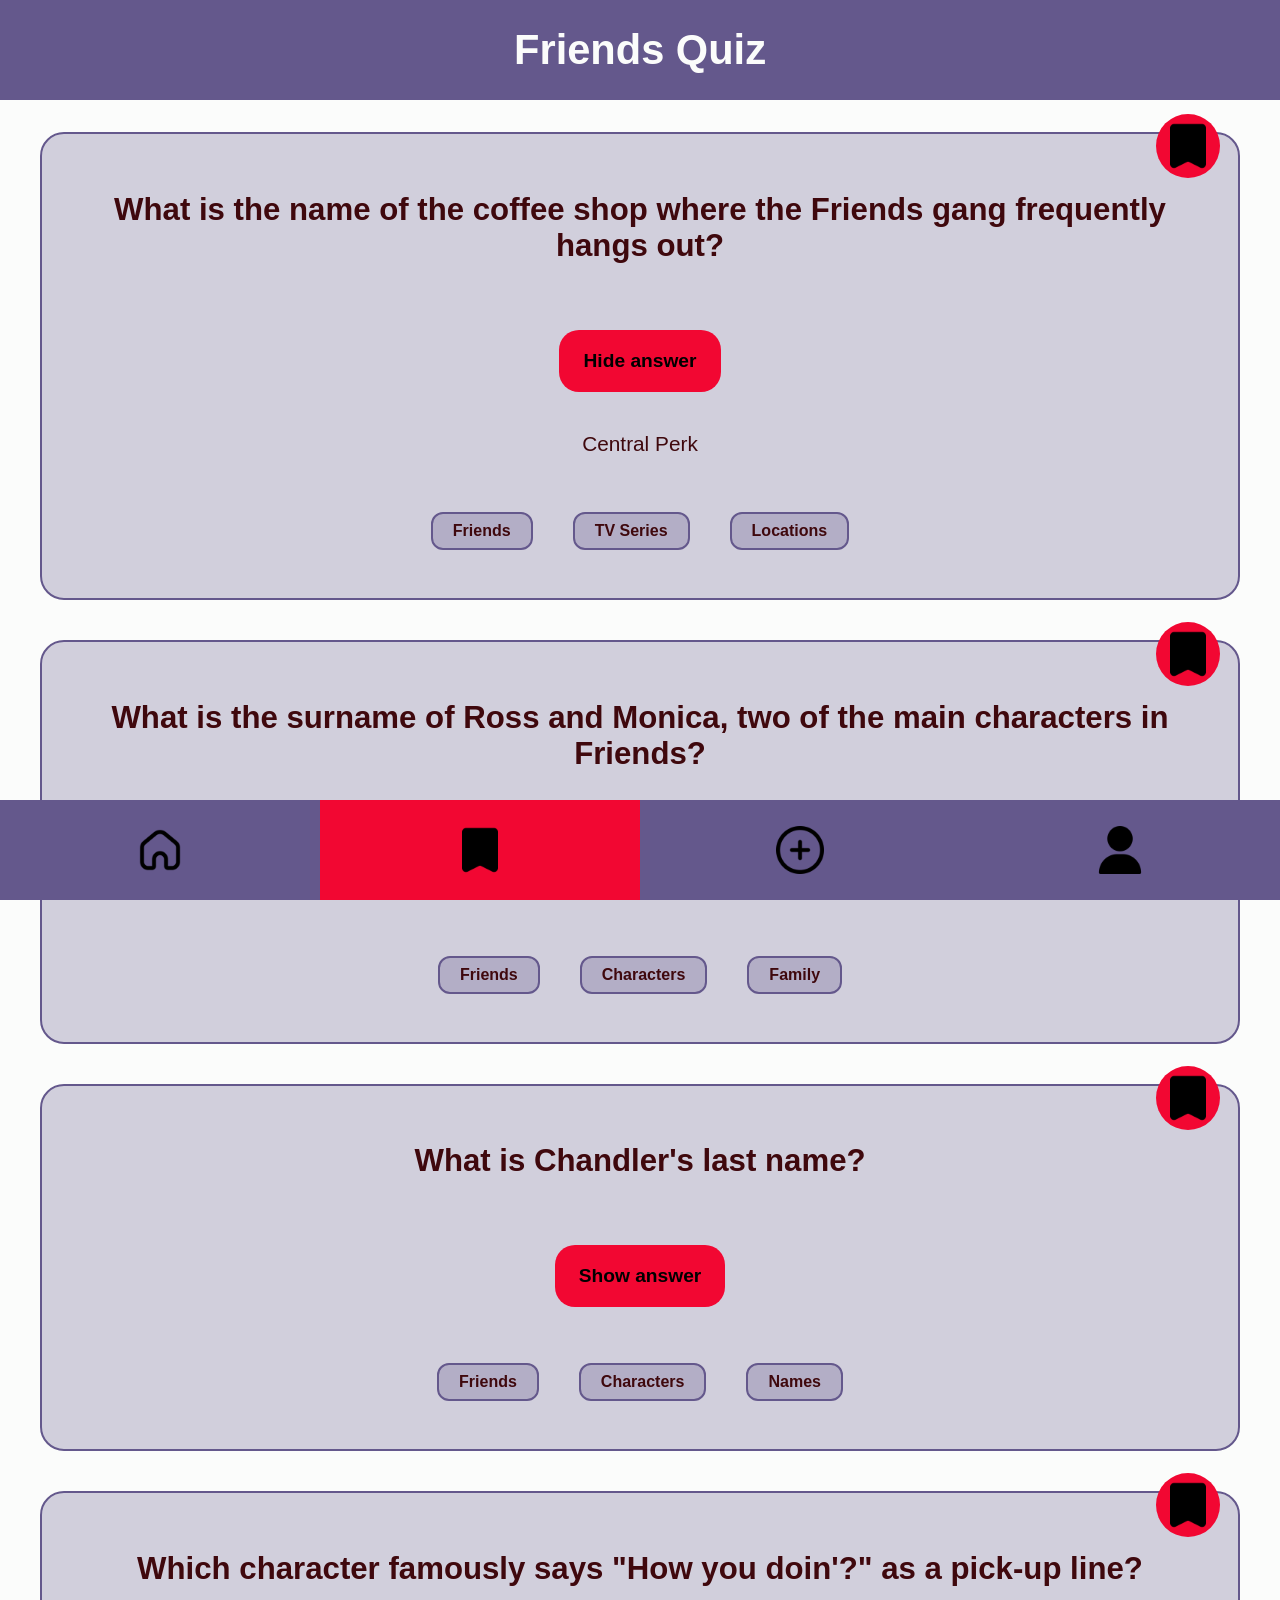
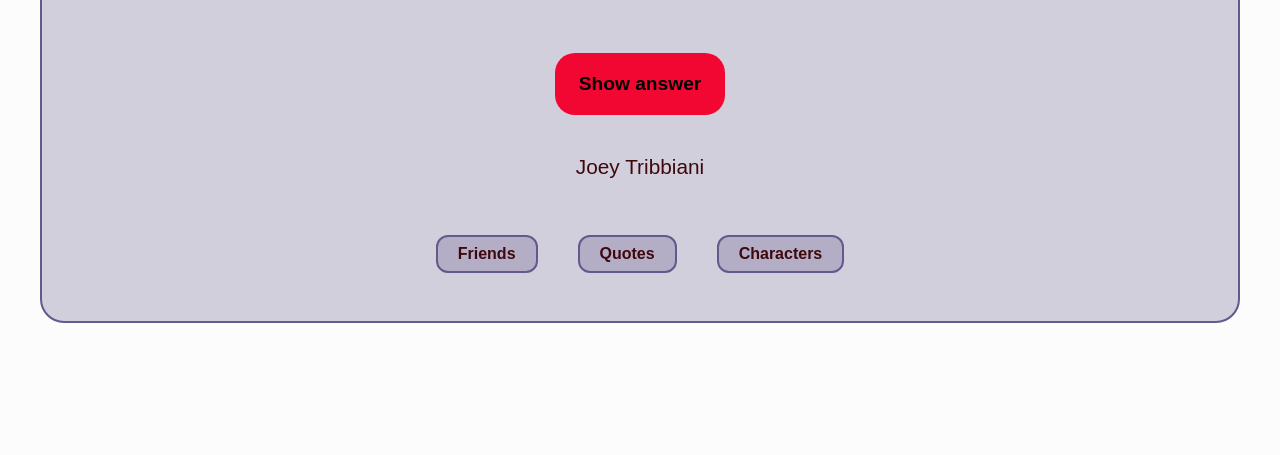
==== commit 49d34a36: "add buttons on bookmark-page" ====
--- a/bookmarks.html
+++ b/bookmarks.html
@@ -7,6 +7,7 @@
       content="width=device-width, initial-scale=1, shrink-to-fit=no"
     />
     <link rel="stylesheet" href="./styles.css" />
+    <script src="./js/button.js" defer></script>
     <title>Friends Quiz</title>
     <style>
       .card {
@@ -34,8 +35,17 @@
             What is the name of the coffee shop where the Friends gang
             frequently hangs out?
           </h2>
-          <button class="quiz-card--button" type="button">Show answer</button>
-          <p class="quiz-card__answer quiz-card__answer--active">
+          <button
+            class="quiz-card--button"
+            data-js="answerButton"
+            type="button"
+          >
+            Hide answer
+          </button>
+          <p
+            class="quiz-card__answer quiz-card__answer--active"
+            data-js="answer"
+          >
             Central Perk
           </p>
           <ul class="quiz-card--list">
@@ -45,12 +55,14 @@
           </ul>
           <button
             class="quiz-card--bookmark-btn"
-            aria-label="Bookmark this question"
-            type="button"
-          >
-            <img
-              class="quiz-card--bookmark"
-              src="./assets/bookmark.png"
+            data-js="bookmarkButton"
+            aria-label="Bookmark this question"
+            type="button"
+          >
+            <img
+              class="quiz-card--bookmark quiz-card--bookmark--active"
+              data-js="bookmarkImageActive"
+              src="./assets/bookmark-active.png"
               alt=""
             />
           </button>
--- a/styles.css
+++ b/styles.css
@@ -4,3 +4,4 @@
 @import "./components/header.css";
 @import "./components/navigation.css";
 @import "./components/profile.css";
+@import "./components/form.css";
